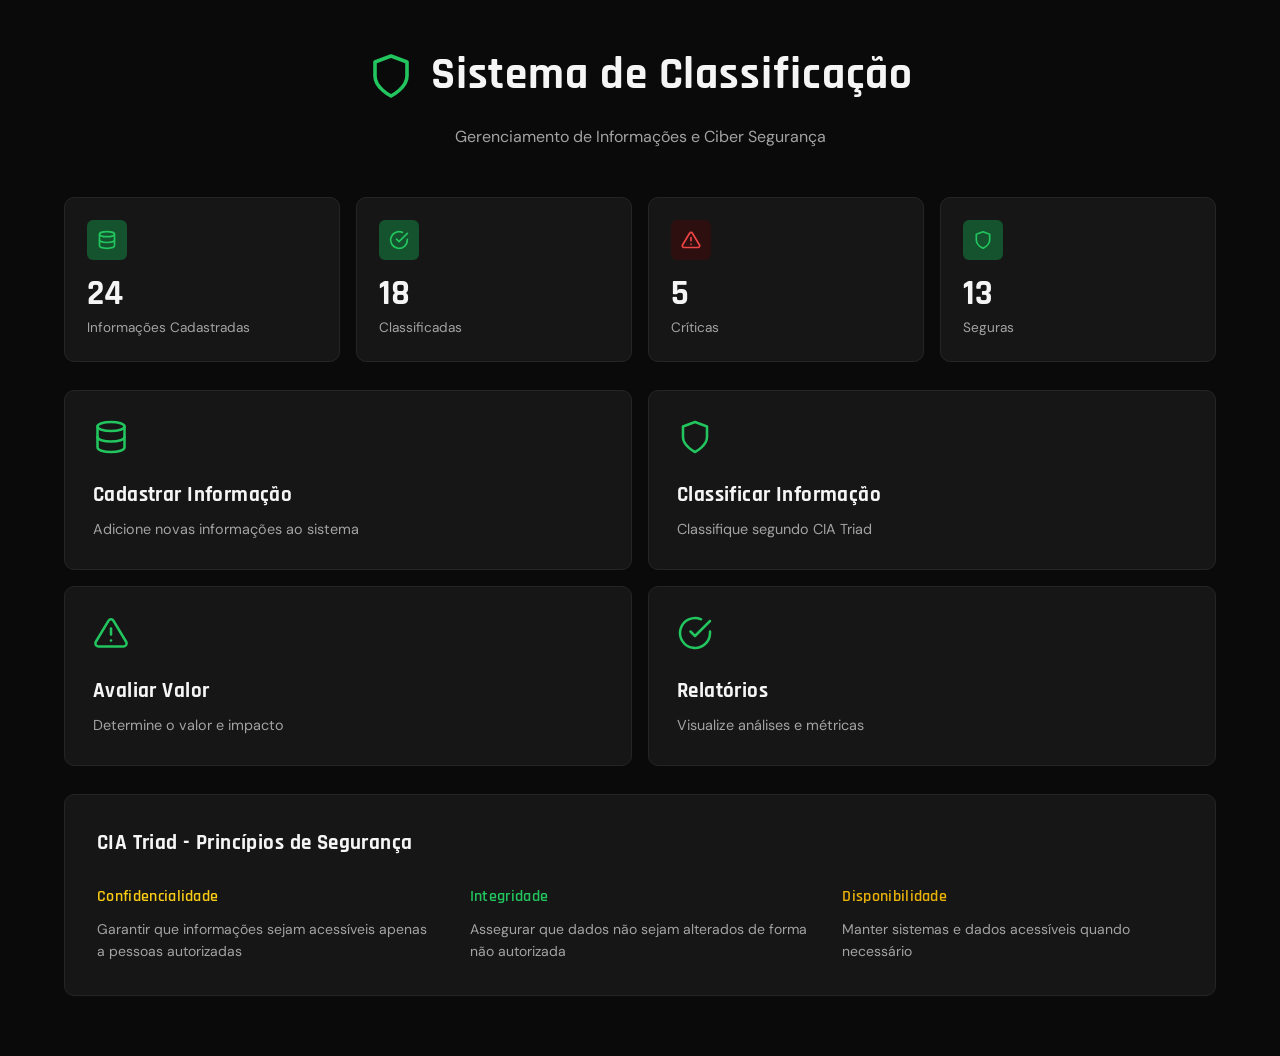
==== index.html @ 3af9d094 "estrutura inicial" ====
<!DOCTYPE html>
<html lang="pt-BR">
<head>
  <meta charset="UTF-8" />
  <meta name="viewport" content="width=device-width, initial-scale=1.0" />
  <title>Sistema de Classificação</title>
  <link rel="stylesheet" href="style.css" />
</head>
<body>
  <main class="page">

    <!-- HEADER -->
    <header class="page-header">
      <div class="logo">
        <svg class="header-icon" xmlns="http://www.w3.org/2000/svg" viewBox="0 0 24 24"
          fill="none" stroke="currentColor" stroke-width="1.8" stroke-linecap="round" stroke-linejoin="round">
          <path d="M12 22s8-4 8-10V5l-8-3-8 3v7c0 6 8 10 8 10z"/>
        </svg>
        <h1>Sistema de Classificação</h1>
      </div>
      <p>Gerenciamento de Informações e Ciber Segurança</p>
    </header>

    <!-- STATS -->
    <section class="stats-grid">
      <div class="stat-card">
        <div class="stat-icon green">
          <svg xmlns="http://www.w3.org/2000/svg" viewBox="0 0 24 24" fill="none"
            stroke="currentColor" stroke-width="2" stroke-linecap="round" stroke-linejoin="round">
            <ellipse cx="12" cy="5" rx="9" ry="3"/><path d="M21 12c0 1.66-4 3-9 3s-9-1.34-9-3"/>
            <path d="M3 5v14c0 1.66 4 3 9 3s9-1.34 9-3V5"/>
          </svg>
        </div>
        <div class="number">24</div>
        <div class="label">Informações Cadastradas</div>
      </div>

      <div class="stat-card">
        <div class="stat-icon green">
          <svg xmlns="http://www.w3.org/2000/svg" viewBox="0 0 24 24" fill="none"
            stroke="currentColor" stroke-width="2" stroke-linecap="round" stroke-linejoin="round">
            <path d="M22 11.08V12a10 10 0 1 1-5.93-9.14"/>
            <polyline points="22 4 12 14.01 9 11.01"/>
          </svg>
        </div>
        <div class="number">18</div>
        <div class="label">Classificadas</div>
      </div>

      <div class="stat-card">
        <div class="stat-icon red">
          <svg xmlns="http://www.w3.org/2000/svg" viewBox="0 0 24 24" fill="none"
            stroke="currentColor" stroke-width="2" stroke-linecap="round" stroke-linejoin="round">
            <path d="M10.29 3.86L1.82 18a2 2 0 0 0 1.71 3h16.94a2 2 0 0 0 1.71-3L13.71 3.86a2 2 0 0 0-3.42 0z"/>
            <line x1="12" y1="9" x2="12" y2="13"/><line x1="12" y1="17" x2="12.01" y2="17"/>
          </svg>
        </div>
        <div class="number">5</div>
        <div class="label">Críticas</div>
      </div>

      <div class="stat-card">
        <div class="stat-icon green">
          <svg xmlns="http://www.w3.org/2000/svg" viewBox="0 0 24 24" fill="none"
            stroke="currentColor" stroke-width="2" stroke-linecap="round" stroke-linejoin="round">
            <path d="M12 22s8-4 8-10V5l-8-3-8 3v7c0 6 8 10 8 10z"/>
          </svg>
        </div>
        <div class="number">13</div>
        <div class="label">Seguras</div>
      </div>
    </section>

    <!-- ACTION CARDS -->
    <section class="actions-grid">
      <a href="cadastrar.html" class="action-card">
        <div class="action-icon">
          <svg xmlns="http://www.w3.org/2000/svg" viewBox="0 0 24 24" fill="none"
            stroke="currentColor" stroke-width="1.7" stroke-linecap="round" stroke-linejoin="round">
            <ellipse cx="12" cy="5" rx="9" ry="3"/><path d="M21 12c0 1.66-4 3-9 3s-9-1.34-9-3"/>
            <path d="M3 5v14c0 1.66 4 3 9 3s9-1.34 9-3V5"/>
          </svg>
        </div>
        <h3>Cadastrar Informação</h3>
        <p>Adicione novas informações ao sistema</p>
      </a>

      <a href="classificar.html" class="action-card">
        <div class="action-icon">
          <svg xmlns="http://www.w3.org/2000/svg" viewBox="0 0 24 24" fill="none"
            stroke="currentColor" stroke-width="1.7" stroke-linecap="round" stroke-linejoin="round">
            <path d="M12 22s8-4 8-10V5l-8-3-8 3v7c0 6 8 10 8 10z"/>
          </svg>
        </div>
        <h3>Classificar Informação</h3>
        <p>Classifique segundo CIA Triad</p>
      </a>

      <a href="avaliar.html" class="action-card">
        <div class="action-icon">
          <svg xmlns="http://www.w3.org/2000/svg" viewBox="0 0 24 24" fill="none"
            stroke="currentColor" stroke-width="1.7" stroke-linecap="round" stroke-linejoin="round">
            <path d="M10.29 3.86L1.82 18a2 2 0 0 0 1.71 3h16.94a2 2 0 0 0 1.71-3L13.71 3.86a2 2 0 0 0-3.42 0z"/>
            <line x1="12" y1="9" x2="12" y2="13"/><line x1="12" y1="17" x2="12.01" y2="17"/>
          </svg>
        </div>
        <h3>Avaliar Valor</h3>
        <p>Determine o valor e impacto</p>
      </a>

      <a href="relatorios.html" class="action-card">
        <div class="action-icon">
          <svg xmlns="http://www.w3.org/2000/svg" viewBox="0 0 24 24" fill="none"
            stroke="currentColor" stroke-width="1.7" stroke-linecap="round" stroke-linejoin="round">
            <path d="M22 11.08V12a10 10 0 1 1-5.93-9.14"/>
            <polyline points="22 4 12 14.01 9 11.01"/>
          </svg>
        </div>
        <h3>Relatórios</h3>
        <p>Visualize análises e métricas</p>
      </a>
    </section>

    <!-- CIA TRIAD -->
    <section class="cia-section">
      <h2>CIA Triad - Princípios de Segurança</h2>
      <div class="cia-grid">
        <div class="cia-item">
          <h3 class="confidential">Confidencialidade</h3>
          <p>Garantir que informações sejam acessíveis apenas a pessoas autorizadas</p>
        </div>
        <div class="cia-item">
          <h3 class="integrity">Integridade</h3>
          <p>Assegurar que dados não sejam alterados de forma não autorizada</p>
        </div>
        <div class="cia-item">
          <h3 class="availability">Disponibilidade</h3>
          <p>Manter sistemas e dados acessíveis quando necessário</p>
        </div>
      </div>
    </section>

  </main>
</body>
</html>
---- style.css ----
@import url('https://fonts.googleapis.com/css2?family=Rajdhani:wght@400;500;600;700&family=DM+Sans:wght@300;400;500;600&display=swap');

/* =========================================
   CSS VARIABLES
   ========================================= */
:root {
  --bg-primary: #0a0a0a;
  --bg-secondary: #111111;
  --bg-card: #161616;
  --bg-card-hover: #1c1c1c;
  --border: #252525;
  --border-light: #2e2e2e;

  --green: #22c55e;
  --green-dark: #16a34a;
  --green-dim: #15803d;
  --green-bg: #0f2e1a;
  --green-icon-bg: #14532d;

  --red: #ef4444;
  --red-bg: #2d0f0f;
  --red-border: #7f1d1d;

  --yellow: #eab308;
  --yellow-bg: #2d2500;
  --yellow-border: #713f12;

  --orange: #f97316;
  --orange-bg: #2d1300;

  --text-primary: #f5f5f5;
  --text-secondary: #a3a3a3;
  --text-muted: #6b6b6b;

  --radius: 10px;
  --radius-sm: 6px;
  --radius-lg: 14px;

  --transition: 0.2s ease;
}

/* =========================================
   RESET & BASE
   ========================================= */
*, *::before, *::after {
  box-sizing: border-box;
  margin: 0;
  padding: 0;
}

html { scroll-behavior: smooth; }

body {
  font-family: 'DM Sans', sans-serif;
  background-color: var(--bg-primary);
  color: var(--text-primary);
  min-height: 100vh;
  line-height: 1.6;
  -webkit-font-smoothing: antialiased;
}

h1, h2, h3, h4 {
  font-family: 'Rajdhani', sans-serif;
  letter-spacing: 0.02em;
}

/* =========================================
   LAYOUT
   ========================================= */
.page {
  max-width: 1200px;
  margin: 0 auto;
  padding: 40px 24px 60px;
}

.page-narrow {
  max-width: 860px;
  margin: 0 auto;
  padding: 32px 24px 60px;
}

/* =========================================
   BACK LINK
   ========================================= */
.back-link {
  display: inline-flex;
  align-items: center;
  gap: 8px;
  color: var(--green);
  text-decoration: none;
  font-size: 0.9rem;
  font-weight: 500;
  margin-bottom: 28px;
  transition: opacity var(--transition);
}
.back-link:hover { opacity: 0.75; }
.back-link svg { width: 16px; height: 16px; }

/* =========================================
   PAGE HEADER
   ========================================= */
.page-header {
  text-align: center;
  margin-bottom: 48px;
}
.page-header .logo {
  display: inline-flex;
  align-items: center;
  gap: 16px;
  margin-bottom: 12px;
}
.page-header h1 {
  font-size: clamp(2rem, 4vw, 2.8rem);
  font-weight: 700;
  color: var(--text-primary);
}
.page-header p {
  color: var(--text-secondary);
  font-size: 1rem;
}
.header-icon {
  width: 48px;
  height: 48px;
  color: var(--green);
}

.section-header {
  display: flex;
  align-items: center;
  gap: 14px;
  margin-bottom: 6px;
}
.section-header .icon-wrap {
  width: 42px; height: 42px;
  background: var(--green-icon-bg);
  border-radius: var(--radius-sm);
  display: flex; align-items: center; justify-content: center;
  flex-shrink: 0;
}
.section-header .icon-wrap svg {
  width: 22px; height: 22px; color: var(--green);
}
.section-header h2 {
  font-size: 1.7rem;
  font-weight: 700;
}
.section-header p {
  color: var(--text-secondary);
  font-size: 0.9rem;
  margin-left: 56px;
  margin-bottom: 28px;
}

/* =========================================
   STAT CARDS
   ========================================= */
.stats-grid {
  display: grid;
  grid-template-columns: repeat(4, 1fr);
  gap: 16px;
  margin-bottom: 28px;
}
.stat-card {
  background: var(--bg-card);
  border: 1px solid var(--border);
  border-radius: var(--radius);
  padding: 22px;
  transition: border-color var(--transition), transform var(--transition);
}
.stat-card:hover {
  border-color: var(--border-light);
  transform: translateY(-2px);
}
.stat-icon {
  width: 40px; height: 40px;
  border-radius: var(--radius-sm);
  display: flex; align-items: center; justify-content: center;
  margin-bottom: 16px;
}
.stat-icon svg { width: 20px; height: 20px; }
.stat-icon.green { background: var(--green-icon-bg); color: var(--green); }
.stat-icon.red { background: var(--red-bg); color: var(--red); }
.stat-card .number {
  font-family: 'Rajdhani', sans-serif;
  font-size: 2.2rem;
  font-weight: 700;
  line-height: 1;
  margin-bottom: 6px;
}
.stat-card .label {
  color: var(--text-secondary);
  font-size: 0.85rem;
}

/* =========================================
   ACTION CARDS
   ========================================= */
.actions-grid {
  display: grid;
  grid-template-columns: 1fr 1fr;
  gap: 16px;
  margin-bottom: 28px;
}
.action-card {
  background: var(--bg-card);
  border: 1px solid var(--border);
  border-radius: var(--radius);
  padding: 28px;
  text-decoration: none;
  color: inherit;
  display: block;
  transition: border-color var(--transition), background var(--transition), transform var(--transition);
  cursor: pointer;
}
.action-card:hover {
  border-color: var(--green-dim);
  background: var(--bg-card-hover);
  transform: translateY(-3px);
}
.action-card .action-icon {
  color: var(--green);
  margin-bottom: 16px;
}
.action-card .action-icon svg { width: 36px; height: 36px; }
.action-card h3 {
  font-size: 1.3rem;
  font-weight: 700;
  margin-bottom: 6px;
}
.action-card p {
  color: var(--text-secondary);
  font-size: 0.9rem;
}

/* =========================================
   CIA TRIAD SECTION
   ========================================= */
.cia-section {
  background: var(--bg-card);
  border: 1px solid var(--border);
  border-radius: var(--radius);
  padding: 32px;
  margin-top: 8px;
}
.cia-section h2 {
  font-size: 1.3rem;
  font-weight: 700;
  margin-bottom: 24px;
}
.cia-grid {
  display: grid;
  grid-template-columns: repeat(3, 1fr);
  gap: 32px;
}
.cia-item h3 {
  font-size: 1rem;
  font-weight: 600;
  margin-bottom: 8px;
}
.cia-item p {
  color: var(--text-secondary);
  font-size: 0.875rem;
  line-height: 1.6;
}
.cia-item h3.confidential { color: #facc15; }
.cia-item h3.integrity { color: var(--green); }
.cia-item h3.availability { color: var(--yellow); }

/* =========================================
   FORM CARD
   ========================================= */
.form-card {
  background: var(--bg-card);
  border: 1px solid var(--border);
  border-radius: var(--radius-lg);
  padding: 36px;
}

.form-group {
  margin-bottom: 24px;
}
.form-group label {
  display: block;
  font-size: 0.9rem;
  font-weight: 500;
  color: var(--text-primary);
  margin-bottom: 8px;
}
.form-group input,
.form-group textarea,
.form-group select {
  width: 100%;
  background: var(--bg-secondary);
  border: 1px solid var(--border-light);
  border-radius: var(--radius-sm);
  color: var(--text-primary);
  font-family: 'DM Sans', sans-serif;
  font-size: 0.9rem;
  padding: 12px 16px;
  transition: border-color var(--transition), box-shadow var(--transition);
  outline: none;
  appearance: none;
  -webkit-appearance: none;
}
.form-group input::placeholder,
.form-group textarea::placeholder {
  color: var(--text-muted);
}
.form-group input:focus,
.form-group textarea:focus,
.form-group select:focus {
  border-color: var(--green-dim);
  box-shadow: 0 0 0 3px rgba(34, 197, 94, 0.08);
}
.form-group textarea {
  resize: vertical;
  min-height: 110px;
}
.form-group select {
  background-image: url("data:image/svg+xml,%3Csvg xmlns='http://www.w3.org/2000/svg' width='16' height='16' viewBox='0 0 24 24' fill='none' stroke='%236b6b6b' stroke-width='2'%3E%3Cpolyline points='6 9 12 15 18 9'/%3E%3C/svg%3E");
  background-repeat: no-repeat;
  background-position: right 12px center;
  padding-right: 40px;
  cursor: pointer;
}
.form-group select option {
  background: #1c1c1c;
}

.form-row {
  display: grid;
  grid-template-columns: 1fr 1fr;
  gap: 16px;
}

/* =========================================
   BUTTON
   ========================================= */
.btn-primary {
  width: 100%;
  background: var(--green-dark);
  color: #fff;
  border: none;
  border-radius: var(--radius-sm);
  padding: 14px 24px;
  font-family: 'DM Sans', sans-serif;
  font-size: 0.95rem;
  font-weight: 600;
  cursor: pointer;
  display: flex;
  align-items: center;
  justify-content: center;
  gap: 10px;
  transition: background var(--transition), transform var(--transition), box-shadow var(--transition);
  margin-top: 8px;
}
.btn-primary:hover {
  background: var(--green-dim);
  transform: translateY(-1px);
  box-shadow: 0 4px 20px rgba(34, 197, 94, 0.2);
}
.btn-primary svg { width: 18px; height: 18px; }

/* =========================================
   CIA BOX (classificar page)
   ========================================= */
.cia-box {
  background: var(--bg-secondary);
  border: 1px solid var(--border);
  border-radius: var(--radius-sm);
  padding: 20px;
  margin-bottom: 24px;
}
.cia-box h3 {
  font-size: 1rem;
  font-weight: 700;
  margin-bottom: 12px;
}
.cia-box .cia-line {
  font-size: 0.875rem;
  color: var(--text-secondary);
  margin-bottom: 6px;
  line-height: 1.5;
}
.cia-box .cia-line span {
  font-weight: 600;
}
.cia-box .cia-line span.c { color: var(--yellow); }
.cia-box .cia-line span.i { color: var(--green); }
.cia-box .cia-line span.a { color: var(--yellow); }

.classify-section {
  background: var(--bg-secondary);
  border: 1px solid var(--border);
  border-radius: var(--radius-sm);
  padding: 20px;
  margin-bottom: 20px;
}
.classify-section h3 {
  font-size: 0.9rem;
  font-weight: 600;
  margin-bottom: 4px;
}
.classify-section h3.c { color: var(--yellow); }
.classify-section h3.i { color: var(--green); }
.classify-section h3.a { color: var(--yellow); }
.classify-section p {
  color: var(--text-secondary);
  font-size: 0.85rem;
  margin-bottom: 12px;
}
.classify-section .form-group { margin-bottom: 0; }

/* =========================================
   AVALIAR PAGE
   ========================================= */
.impact-section {
  background: var(--bg-secondary);
  border: 1px solid var(--border);
  border-radius: var(--radius-sm);
  padding: 20px;
  margin-bottom: 20px;
}
.impact-section h3 {
  font-size: 0.9rem;
  font-weight: 600;
  display: flex;
  align-items: center;
  gap: 8px;
  margin-bottom: 4px;
}
.impact-section h3 svg { width: 16px; height: 16px; }
.impact-section h3.financial { color: var(--green); }
.impact-section h3.operational { color: var(--yellow); }
.impact-section h3.reputational { color: var(--green); }
.impact-section h3.regulatory { color: var(--red); }
.impact-section h3.recovery { color: var(--green); }
.impact-section > p {
  color: var(--text-secondary);
  font-size: 0.85rem;
  margin-bottom: 12px;
}
.impact-section .form-group { margin-bottom: 0; }

/* =========================================
   REPORTS PAGE
   ========================================= */
.reports-header {
  margin-bottom: 32px;
}
.reports-header .reports-title {
  display: flex;
  align-items: center;
  gap: 14px;
  margin-bottom: 4px;
}
.reports-header .reports-title svg {
  width: 32px; height: 32px;
  color: var(--green);
}
.reports-header h1 {
  font-size: 2rem;
  font-weight: 700;
}
.reports-header p {
  color: var(--text-secondary);
  font-size: 0.9rem;
  margin-left: 46px;
}

.reports-stats {
  display: grid;
  grid-template-columns: repeat(4, 1fr);
  gap: 16px;
  margin-bottom: 24px;
}
.report-stat {
  background: var(--bg-card);
  border: 1px solid var(--border);
  border-radius: var(--radius);
  padding: 18px 20px;
  position: relative;
}
.report-stat .rs-label {
  font-size: 0.8rem;
  color: var(--text-secondary);
  margin-bottom: 8px;
  display: flex;
  align-items: center;
  justify-content: space-between;
}
.report-stat .rs-label svg { width: 16px; height: 16px; }
.report-stat .rs-label svg.green { color: var(--green); }
.report-stat .rs-label svg.red { color: var(--red); }
.report-stat .rs-label svg.orange { color: var(--orange); }
.report-stat .rs-number {
  font-family: 'Rajdhani', sans-serif;
  font-size: 2rem;
  font-weight: 700;
  line-height: 1;
  margin-bottom: 4px;
}
.report-stat .rs-sub {
  font-size: 0.78rem;
}
.report-stat .rs-sub.green { color: var(--green); }
.report-stat .rs-sub.red { color: var(--red); }
.report-stat .rs-sub.orange { color: var(--orange); }

.charts-row {
  display: grid;
  grid-template-columns: 1fr 1fr;
  gap: 20px;
  margin-bottom: 20px;
}
.chart-card {
  background: var(--bg-card);
  border: 1px solid var(--border);
  border-radius: var(--radius);
  padding: 24px;
}
.chart-card h3 {
  font-size: 1.1rem;
  font-weight: 600;
  margin-bottom: 20px;
}
.chart-full {
  background: var(--bg-card);
  border: 1px solid var(--border);
  border-radius: var(--radius);
  padding: 24px;
  margin-bottom: 20px;
}
.chart-full h3 {
  font-size: 1.1rem;
  font-weight: 600;
  margin-bottom: 20px;
}
.chart-container {
  position: relative;
}

/* Recommendations */
.recommendations {
  background: var(--bg-card);
  border: 1px solid var(--border);
  border-radius: var(--radius);
  padding: 24px;
}
.recommendations h3 {
  font-size: 1.1rem;
  font-weight: 600;
  margin-bottom: 16px;
}
.rec-item {
  border-radius: var(--radius-sm);
  padding: 16px 18px;
  margin-bottom: 12px;
  border: 1px solid;
}
.rec-item:last-child { margin-bottom: 0; }
.rec-item.danger {
  background: var(--red-bg);
  border-color: var(--red-border);
}
.rec-item.warning {
  background: var(--yellow-bg);
  border-color: var(--yellow-border);
}
.rec-item.info {
  background: var(--green-bg);
  border-color: var(--green-dim);
}
.rec-item .rec-title {
  display: flex;
  align-items: center;
  gap: 8px;
  font-size: 0.9rem;
  font-weight: 600;
  margin-bottom: 4px;
}
.rec-item .rec-title svg { width: 15px; height: 15px; }
.rec-item.danger .rec-title { color: var(--red); }
.rec-item.warning .rec-title { color: var(--yellow); }
.rec-item.info .rec-title { color: var(--green); }
.rec-item .rec-desc {
  font-size: 0.83rem;
  color: var(--text-secondary);
}

/* =========================================
   RESPONSIVE
   ========================================= */
@media (max-width: 768px) {
  .stats-grid { grid-template-columns: 1fr 1fr; }
  .actions-grid { grid-template-columns: 1fr; }
  .cia-grid { grid-template-columns: 1fr; }
  .reports-stats { grid-template-columns: 1fr 1fr; }
  .charts-row { grid-template-columns: 1fr; }
  .form-row { grid-template-columns: 1fr; }
}
@media (max-width: 480px) {
  .stats-grid { grid-template-columns: 1fr; }
  .reports-stats { grid-template-columns: 1fr; }
  .page, .page-narrow { padding: 24px 16px 40px; }
}
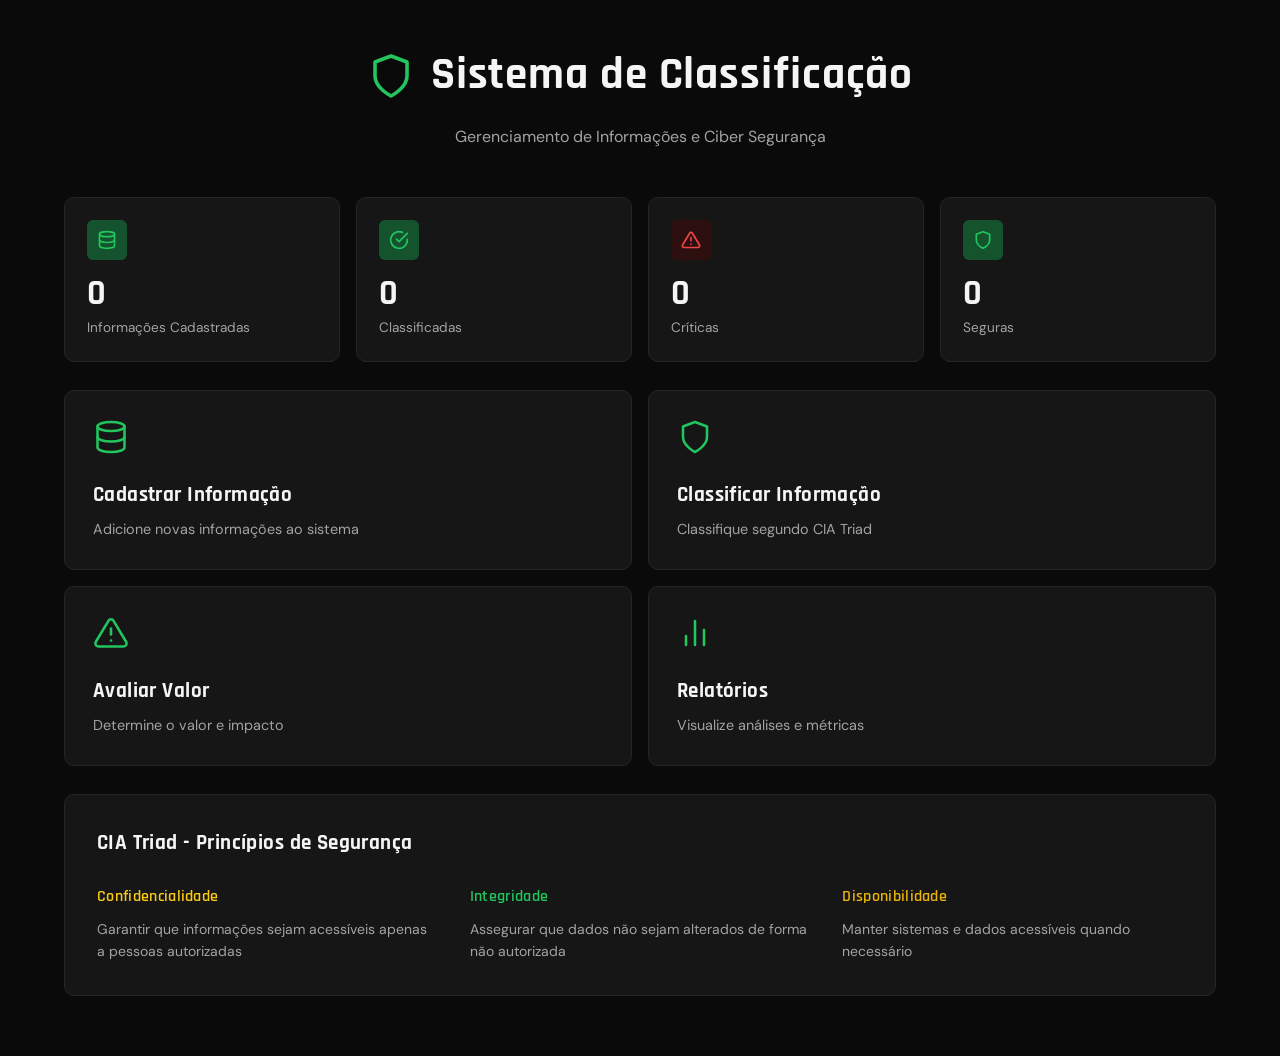
==== commit b5f90a55: "implementação do js para funcionalidades" ====
--- a/index.html
+++ b/index.html
@@ -9,7 +9,6 @@
 <body>
   <main class="page">
 
-    <!-- HEADER -->
     <header class="page-header">
       <div class="logo">
         <svg class="header-icon" xmlns="http://www.w3.org/2000/svg" viewBox="0 0 24 24"
@@ -21,17 +20,18 @@
       <p>Gerenciamento de Informações e Ciber Segurança</p>
     </header>
 
-    <!-- STATS -->
+    <!-- STATS (populados via JS) -->
     <section class="stats-grid">
       <div class="stat-card">
         <div class="stat-icon green">
           <svg xmlns="http://www.w3.org/2000/svg" viewBox="0 0 24 24" fill="none"
             stroke="currentColor" stroke-width="2" stroke-linecap="round" stroke-linejoin="round">
-            <ellipse cx="12" cy="5" rx="9" ry="3"/><path d="M21 12c0 1.66-4 3-9 3s-9-1.34-9-3"/>
+            <ellipse cx="12" cy="5" rx="9" ry="3"/>
+            <path d="M21 12c0 1.66-4 3-9 3s-9-1.34-9-3"/>
             <path d="M3 5v14c0 1.66 4 3 9 3s9-1.34 9-3V5"/>
           </svg>
         </div>
-        <div class="number">24</div>
+        <div class="number" id="stat-total">0</div>
         <div class="label">Informações Cadastradas</div>
       </div>
 
@@ -43,7 +43,7 @@
             <polyline points="22 4 12 14.01 9 11.01"/>
           </svg>
         </div>
-        <div class="number">18</div>
+        <div class="number" id="stat-classificadas">0</div>
         <div class="label">Classificadas</div>
       </div>
 
@@ -55,7 +55,7 @@
             <line x1="12" y1="9" x2="12" y2="13"/><line x1="12" y1="17" x2="12.01" y2="17"/>
           </svg>
         </div>
-        <div class="number">5</div>
+        <div class="number" id="stat-criticas">0</div>
         <div class="label">Críticas</div>
       </div>
 
@@ -66,7 +66,7 @@
             <path d="M12 22s8-4 8-10V5l-8-3-8 3v7c0 6 8 10 8 10z"/>
           </svg>
         </div>
-        <div class="number">13</div>
+        <div class="number" id="stat-seguras">0</div>
         <div class="label">Seguras</div>
       </div>
     </section>
@@ -77,7 +77,8 @@
         <div class="action-icon">
           <svg xmlns="http://www.w3.org/2000/svg" viewBox="0 0 24 24" fill="none"
             stroke="currentColor" stroke-width="1.7" stroke-linecap="round" stroke-linejoin="round">
-            <ellipse cx="12" cy="5" rx="9" ry="3"/><path d="M21 12c0 1.66-4 3-9 3s-9-1.34-9-3"/>
+            <ellipse cx="12" cy="5" rx="9" ry="3"/>
+            <path d="M21 12c0 1.66-4 3-9 3s-9-1.34-9-3"/>
             <path d="M3 5v14c0 1.66 4 3 9 3s9-1.34 9-3V5"/>
           </svg>
         </div>
@@ -112,8 +113,9 @@
         <div class="action-icon">
           <svg xmlns="http://www.w3.org/2000/svg" viewBox="0 0 24 24" fill="none"
             stroke="currentColor" stroke-width="1.7" stroke-linecap="round" stroke-linejoin="round">
-            <path d="M22 11.08V12a10 10 0 1 1-5.93-9.14"/>
-            <polyline points="22 4 12 14.01 9 11.01"/>
+            <line x1="18" y1="20" x2="18" y2="10"/>
+            <line x1="12" y1="20" x2="12" y2="4"/>
+            <line x1="6"  y1="20" x2="6"  y2="14"/>
           </svg>
         </div>
         <h3>Relatórios</h3>
@@ -141,5 +143,24 @@
     </section>
 
   </main>
+
+  <script src="app.js"></script>
+  <script>
+    function atualizarStats() {
+      const infos = SC.DB.getAll();
+      const total = infos.length;
+      const classificadas = infos.filter(i => i.classificacao?.confidencialidade).length;
+      const scores = infos.map(i => SC.calcularScore(i)).filter(s => s !== null);
+      const criticas = scores.filter(s => s >= 70).length;
+      const seguras  = scores.filter(s => s < 40).length;
+
+      document.getElementById('stat-total').textContent        = total;
+      document.getElementById('stat-classificadas').textContent = classificadas;
+      document.getElementById('stat-criticas').textContent      = criticas;
+      document.getElementById('stat-seguras').textContent       = seguras;
+    }
+
+    atualizarStats();
+  </script>
 </body>
 </html>
--- a/style.css
+++ b/style.css
@@ -1,8 +1,5 @@
 @import url('https://fonts.googleapis.com/css2?family=Rajdhani:wght@400;500;600;700&family=DM+Sans:wght@300;400;500;600&display=swap');
 
-/* =========================================
-   CSS VARIABLES
-   ========================================= */
 :root {
   --bg-primary: #0a0a0a;
   --bg-secondary: #111111;
@@ -10,597 +7,311 @@
   --bg-card-hover: #1c1c1c;
   --border: #252525;
   --border-light: #2e2e2e;
-
   --green: #22c55e;
   --green-dark: #16a34a;
   --green-dim: #15803d;
   --green-bg: #0f2e1a;
   --green-icon-bg: #14532d;
-
   --red: #ef4444;
   --red-bg: #2d0f0f;
   --red-border: #7f1d1d;
-
   --yellow: #eab308;
   --yellow-bg: #2d2500;
   --yellow-border: #713f12;
-
   --orange: #f97316;
   --orange-bg: #2d1300;
-
   --text-primary: #f5f5f5;
   --text-secondary: #a3a3a3;
   --text-muted: #6b6b6b;
-
   --radius: 10px;
   --radius-sm: 6px;
   --radius-lg: 14px;
-
   --transition: 0.2s ease;
 }
 
-/* =========================================
-   RESET & BASE
-   ========================================= */
-*, *::before, *::after {
-  box-sizing: border-box;
-  margin: 0;
-  padding: 0;
-}
-
+*, *::before, *::after { box-sizing: border-box; margin: 0; padding: 0; }
 html { scroll-behavior: smooth; }
-
 body {
   font-family: 'DM Sans', sans-serif;
   background-color: var(--bg-primary);
   color: var(--text-primary);
-  min-height: 100vh;
-  line-height: 1.6;
+  min-height: 100vh; line-height: 1.6;
   -webkit-font-smoothing: antialiased;
 }
-
-h1, h2, h3, h4 {
-  font-family: 'Rajdhani', sans-serif;
-  letter-spacing: 0.02em;
-}
-
-/* =========================================
-   LAYOUT
-   ========================================= */
-.page {
-  max-width: 1200px;
-  margin: 0 auto;
-  padding: 40px 24px 60px;
-}
-
-.page-narrow {
-  max-width: 860px;
-  margin: 0 auto;
-  padding: 32px 24px 60px;
-}
-
-/* =========================================
-   BACK LINK
-   ========================================= */
+h1,h2,h3,h4 { font-family: 'Rajdhani', sans-serif; letter-spacing: .02em; }
+
+.page        { max-width: 1200px; margin: 0 auto; padding: 40px 24px 60px; }
+.page-narrow { max-width:  860px; margin: 0 auto; padding: 32px 24px 60px; }
+
+/* Back link */
 .back-link {
-  display: inline-flex;
-  align-items: center;
-  gap: 8px;
-  color: var(--green);
-  text-decoration: none;
-  font-size: 0.9rem;
-  font-weight: 500;
-  margin-bottom: 28px;
-  transition: opacity var(--transition);
-}
-.back-link:hover { opacity: 0.75; }
+  display: inline-flex; align-items: center; gap: 8px;
+  color: var(--green); text-decoration: none; font-size: .9rem; font-weight: 500;
+  margin-bottom: 28px; transition: opacity var(--transition);
+}
+.back-link:hover { opacity: .75; }
 .back-link svg { width: 16px; height: 16px; }
 
-/* =========================================
-   PAGE HEADER
-   ========================================= */
-.page-header {
-  text-align: center;
-  margin-bottom: 48px;
-}
-.page-header .logo {
-  display: inline-flex;
-  align-items: center;
-  gap: 16px;
-  margin-bottom: 12px;
-}
-.page-header h1 {
-  font-size: clamp(2rem, 4vw, 2.8rem);
-  font-weight: 700;
-  color: var(--text-primary);
-}
-.page-header p {
-  color: var(--text-secondary);
-  font-size: 1rem;
-}
-.header-icon {
-  width: 48px;
-  height: 48px;
-  color: var(--green);
-}
-
-.section-header {
-  display: flex;
-  align-items: center;
-  gap: 14px;
-  margin-bottom: 6px;
-}
-.section-header .icon-wrap {
-  width: 42px; height: 42px;
-  background: var(--green-icon-bg);
-  border-radius: var(--radius-sm);
-  display: flex; align-items: center; justify-content: center;
-  flex-shrink: 0;
-}
-.section-header .icon-wrap svg {
-  width: 22px; height: 22px; color: var(--green);
-}
-.section-header h2 {
-  font-size: 1.7rem;
-  font-weight: 700;
-}
-.section-header p {
-  color: var(--text-secondary);
-  font-size: 0.9rem;
-  margin-left: 56px;
-  margin-bottom: 28px;
-}
-
-/* =========================================
-   STAT CARDS
-   ========================================= */
-.stats-grid {
-  display: grid;
-  grid-template-columns: repeat(4, 1fr);
-  gap: 16px;
-  margin-bottom: 28px;
-}
+/* Page header (dashboard) */
+.page-header { text-align: center; margin-bottom: 48px; }
+.page-header .logo { display: inline-flex; align-items: center; gap: 16px; margin-bottom: 12px; }
+.page-header h1 { font-size: clamp(2rem,4vw,2.8rem); font-weight: 700; }
+.page-header p  { color: var(--text-secondary); font-size: 1rem; }
+.header-icon    { width: 48px; height: 48px; color: var(--green); }
+
+/* Stat cards */
+.stats-grid { display: grid; grid-template-columns: repeat(4,1fr); gap: 16px; margin-bottom: 28px; }
 .stat-card {
-  background: var(--bg-card);
-  border: 1px solid var(--border);
-  border-radius: var(--radius);
-  padding: 22px;
+  background: var(--bg-card); border: 1px solid var(--border);
+  border-radius: var(--radius); padding: 22px;
   transition: border-color var(--transition), transform var(--transition);
 }
-.stat-card:hover {
-  border-color: var(--border-light);
-  transform: translateY(-2px);
-}
-.stat-icon {
-  width: 40px; height: 40px;
-  border-radius: var(--radius-sm);
-  display: flex; align-items: center; justify-content: center;
-  margin-bottom: 16px;
-}
+.stat-card:hover { border-color: var(--border-light); transform: translateY(-2px); }
+.stat-icon { width: 40px; height: 40px; border-radius: var(--radius-sm); display: flex; align-items: center; justify-content: center; margin-bottom: 16px; }
 .stat-icon svg { width: 20px; height: 20px; }
 .stat-icon.green { background: var(--green-icon-bg); color: var(--green); }
-.stat-icon.red { background: var(--red-bg); color: var(--red); }
-.stat-card .number {
-  font-family: 'Rajdhani', sans-serif;
-  font-size: 2.2rem;
-  font-weight: 700;
-  line-height: 1;
-  margin-bottom: 6px;
-}
-.stat-card .label {
-  color: var(--text-secondary);
-  font-size: 0.85rem;
-}
-
-/* =========================================
-   ACTION CARDS
-   ========================================= */
-.actions-grid {
-  display: grid;
-  grid-template-columns: 1fr 1fr;
-  gap: 16px;
-  margin-bottom: 28px;
-}
+.stat-icon.red   { background: var(--red-bg);        color: var(--red);   }
+.stat-card .number { font-family: 'Rajdhani', sans-serif; font-size: 2.2rem; font-weight: 700; line-height: 1; margin-bottom: 6px; }
+.stat-card .label  { color: var(--text-secondary); font-size: .85rem; }
+
+/* Action cards */
+.actions-grid { display: grid; grid-template-columns: 1fr 1fr; gap: 16px; margin-bottom: 28px; }
 .action-card {
-  background: var(--bg-card);
-  border: 1px solid var(--border);
-  border-radius: var(--radius);
-  padding: 28px;
-  text-decoration: none;
-  color: inherit;
-  display: block;
+  background: var(--bg-card); border: 1px solid var(--border); border-radius: var(--radius);
+  padding: 28px; text-decoration: none; color: inherit; display: block;
   transition: border-color var(--transition), background var(--transition), transform var(--transition);
-  cursor: pointer;
-}
-.action-card:hover {
-  border-color: var(--green-dim);
-  background: var(--bg-card-hover);
-  transform: translateY(-3px);
-}
-.action-card .action-icon {
-  color: var(--green);
-  margin-bottom: 16px;
-}
+}
+.action-card:hover { border-color: var(--green-dim); background: var(--bg-card-hover); transform: translateY(-3px); }
+.action-card .action-icon { color: var(--green); margin-bottom: 16px; }
 .action-card .action-icon svg { width: 36px; height: 36px; }
-.action-card h3 {
-  font-size: 1.3rem;
-  font-weight: 700;
-  margin-bottom: 6px;
-}
-.action-card p {
-  color: var(--text-secondary);
-  font-size: 0.9rem;
-}
-
-/* =========================================
-   CIA TRIAD SECTION
-   ========================================= */
-.cia-section {
-  background: var(--bg-card);
-  border: 1px solid var(--border);
-  border-radius: var(--radius);
-  padding: 32px;
-  margin-top: 8px;
-}
-.cia-section h2 {
-  font-size: 1.3rem;
-  font-weight: 700;
-  margin-bottom: 24px;
-}
-.cia-grid {
-  display: grid;
-  grid-template-columns: repeat(3, 1fr);
-  gap: 32px;
-}
-.cia-item h3 {
-  font-size: 1rem;
-  font-weight: 600;
-  margin-bottom: 8px;
-}
-.cia-item p {
-  color: var(--text-secondary);
-  font-size: 0.875rem;
-  line-height: 1.6;
-}
+.action-card h3 { font-size: 1.3rem; font-weight: 700; margin-bottom: 6px; }
+.action-card p  { color: var(--text-secondary); font-size: .9rem; }
+
+/* CIA triad section */
+.cia-section { background: var(--bg-card); border: 1px solid var(--border); border-radius: var(--radius); padding: 32px; margin-top: 8px; }
+.cia-section h2 { font-size: 1.3rem; font-weight: 700; margin-bottom: 24px; }
+.cia-grid { display: grid; grid-template-columns: repeat(3,1fr); gap: 32px; }
+.cia-item h3 { font-size: 1rem; font-weight: 600; margin-bottom: 8px; }
+.cia-item p  { color: var(--text-secondary); font-size: .875rem; line-height: 1.6; }
 .cia-item h3.confidential { color: #facc15; }
-.cia-item h3.integrity { color: var(--green); }
+.cia-item h3.integrity    { color: var(--green); }
 .cia-item h3.availability { color: var(--yellow); }
 
-/* =========================================
-   FORM CARD
-   ========================================= */
-.form-card {
-  background: var(--bg-card);
-  border: 1px solid var(--border);
-  border-radius: var(--radius-lg);
-  padding: 36px;
-}
-
-.form-group {
-  margin-bottom: 24px;
-}
-.form-group label {
-  display: block;
-  font-size: 0.9rem;
-  font-weight: 500;
-  color: var(--text-primary);
-  margin-bottom: 8px;
-}
+/* Form card */
+.form-card { background: var(--bg-card); border: 1px solid var(--border); border-radius: var(--radius-lg); padding: 36px; }
+.section-header { display: flex; align-items: center; gap: 14px; margin-bottom: 6px; }
+.section-header .icon-wrap { width: 42px; height: 42px; background: var(--green-icon-bg); border-radius: var(--radius-sm); display: flex; align-items: center; justify-content: center; flex-shrink: 0; }
+.section-header .icon-wrap svg { width: 22px; height: 22px; color: var(--green); }
+.section-header h2 { font-size: 1.7rem; font-weight: 700; }
+
+.form-group { margin-bottom: 24px; }
+.form-group label { display: block; font-size: .9rem; font-weight: 500; margin-bottom: 8px; }
 .form-group input,
 .form-group textarea,
 .form-group select {
-  width: 100%;
-  background: var(--bg-secondary);
-  border: 1px solid var(--border-light);
-  border-radius: var(--radius-sm);
-  color: var(--text-primary);
-  font-family: 'DM Sans', sans-serif;
-  font-size: 0.9rem;
-  padding: 12px 16px;
+  width: 100%; background: var(--bg-secondary); border: 1px solid var(--border-light);
+  border-radius: var(--radius-sm); color: var(--text-primary);
+  font-family: 'DM Sans', sans-serif; font-size: .9rem; padding: 12px 16px;
   transition: border-color var(--transition), box-shadow var(--transition);
-  outline: none;
-  appearance: none;
-  -webkit-appearance: none;
+  outline: none; appearance: none; -webkit-appearance: none;
 }
 .form-group input::placeholder,
-.form-group textarea::placeholder {
-  color: var(--text-muted);
-}
+.form-group textarea::placeholder { color: var(--text-muted); }
 .form-group input:focus,
 .form-group textarea:focus,
-.form-group select:focus {
-  border-color: var(--green-dim);
-  box-shadow: 0 0 0 3px rgba(34, 197, 94, 0.08);
-}
-.form-group textarea {
-  resize: vertical;
-  min-height: 110px;
-}
+.form-group select:focus { border-color: var(--green-dim); box-shadow: 0 0 0 3px rgba(34,197,94,.08); }
+.form-group textarea { resize: vertical; min-height: 110px; }
 .form-group select {
   background-image: url("data:image/svg+xml,%3Csvg xmlns='http://www.w3.org/2000/svg' width='16' height='16' viewBox='0 0 24 24' fill='none' stroke='%236b6b6b' stroke-width='2'%3E%3Cpolyline points='6 9 12 15 18 9'/%3E%3C/svg%3E");
-  background-repeat: no-repeat;
-  background-position: right 12px center;
-  padding-right: 40px;
-  cursor: pointer;
-}
-.form-group select option {
-  background: #1c1c1c;
-}
-
-.form-row {
-  display: grid;
-  grid-template-columns: 1fr 1fr;
-  gap: 16px;
-}
-
-/* =========================================
-   BUTTON
-   ========================================= */
+  background-repeat: no-repeat; background-position: right 12px center; padding-right: 40px; cursor: pointer;
+}
+.form-group select option { background: #1c1c1c; }
+.form-row { display: grid; grid-template-columns: 1fr 1fr; gap: 16px; }
+
+/* Buttons */
 .btn-primary {
-  width: 100%;
-  background: var(--green-dark);
-  color: #fff;
-  border: none;
-  border-radius: var(--radius-sm);
-  padding: 14px 24px;
-  font-family: 'DM Sans', sans-serif;
-  font-size: 0.95rem;
-  font-weight: 600;
-  cursor: pointer;
-  display: flex;
-  align-items: center;
-  justify-content: center;
-  gap: 10px;
+  width: 100%; background: var(--green-dark); color: #fff; border: none;
+  border-radius: var(--radius-sm); padding: 14px 24px;
+  font-family: 'DM Sans', sans-serif; font-size: .95rem; font-weight: 600;
+  cursor: pointer; display: flex; align-items: center; justify-content: center; gap: 10px;
   transition: background var(--transition), transform var(--transition), box-shadow var(--transition);
   margin-top: 8px;
 }
-.btn-primary:hover {
-  background: var(--green-dim);
-  transform: translateY(-1px);
-  box-shadow: 0 4px 20px rgba(34, 197, 94, 0.2);
-}
+.btn-primary:hover { background: var(--green-dim); transform: translateY(-1px); box-shadow: 0 4px 20px rgba(34,197,94,.2); }
+.btn-primary:disabled { opacity: .4; cursor: not-allowed; transform: none; box-shadow: none; }
 .btn-primary svg { width: 18px; height: 18px; }
 
-/* =========================================
-   CIA BOX (classificar page)
-   ========================================= */
-.cia-box {
-  background: var(--bg-secondary);
-  border: 1px solid var(--border);
-  border-radius: var(--radius-sm);
-  padding: 20px;
-  margin-bottom: 24px;
-}
-.cia-box h3 {
-  font-size: 1rem;
-  font-weight: 700;
-  margin-bottom: 12px;
-}
-.cia-box .cia-line {
-  font-size: 0.875rem;
-  color: var(--text-secondary);
-  margin-bottom: 6px;
-  line-height: 1.5;
-}
-.cia-box .cia-line span {
-  font-weight: 600;
-}
+.btn-danger {
+  background: transparent; color: var(--red); border: 1px solid var(--red-border);
+  border-radius: var(--radius-sm); padding: 5px 11px; font-size: .78rem; font-weight: 500;
+  cursor: pointer; font-family: 'DM Sans', sans-serif; transition: background var(--transition);
+}
+.btn-danger:hover { background: var(--red-bg); }
+
+/* CIA box (classificar) */
+.cia-box { background: var(--bg-secondary); border: 1px solid var(--border); border-radius: var(--radius-sm); padding: 20px; margin-bottom: 24px; }
+.cia-box h3 { font-size: 1rem; font-weight: 700; margin-bottom: 12px; }
+.cia-box .cia-line { font-size: .875rem; color: var(--text-secondary); margin-bottom: 6px; line-height: 1.5; }
+.cia-box .cia-line span { font-weight: 600; }
 .cia-box .cia-line span.c { color: var(--yellow); }
 .cia-box .cia-line span.i { color: var(--green); }
 .cia-box .cia-line span.a { color: var(--yellow); }
 
-.classify-section {
-  background: var(--bg-secondary);
-  border: 1px solid var(--border);
-  border-radius: var(--radius-sm);
-  padding: 20px;
-  margin-bottom: 20px;
-}
-.classify-section h3 {
-  font-size: 0.9rem;
-  font-weight: 600;
-  margin-bottom: 4px;
-}
+.classify-section { background: var(--bg-secondary); border: 1px solid var(--border); border-radius: var(--radius-sm); padding: 20px; margin-bottom: 20px; }
+.classify-section h3 { font-size: .9rem; font-weight: 600; margin-bottom: 4px; }
 .classify-section h3.c { color: var(--yellow); }
 .classify-section h3.i { color: var(--green); }
 .classify-section h3.a { color: var(--yellow); }
-.classify-section p {
-  color: var(--text-secondary);
-  font-size: 0.85rem;
-  margin-bottom: 12px;
-}
+.classify-section p { color: var(--text-secondary); font-size: .85rem; margin-bottom: 12px; }
 .classify-section .form-group { margin-bottom: 0; }
 
-/* =========================================
-   AVALIAR PAGE
-   ========================================= */
-.impact-section {
-  background: var(--bg-secondary);
-  border: 1px solid var(--border);
-  border-radius: var(--radius-sm);
-  padding: 20px;
-  margin-bottom: 20px;
-}
-.impact-section h3 {
-  font-size: 0.9rem;
-  font-weight: 600;
-  display: flex;
-  align-items: center;
-  gap: 8px;
-  margin-bottom: 4px;
-}
+/* Impact sections (avaliar) */
+.impact-section { background: var(--bg-secondary); border: 1px solid var(--border); border-radius: var(--radius-sm); padding: 20px; margin-bottom: 20px; }
+.impact-section h3 { font-size: .9rem; font-weight: 600; display: flex; align-items: center; gap: 8px; margin-bottom: 4px; }
 .impact-section h3 svg { width: 16px; height: 16px; }
-.impact-section h3.financial { color: var(--green); }
-.impact-section h3.operational { color: var(--yellow); }
+.impact-section h3.financial    { color: var(--green); }
+.impact-section h3.operational  { color: var(--yellow); }
 .impact-section h3.reputational { color: var(--green); }
-.impact-section h3.regulatory { color: var(--red); }
-.impact-section h3.recovery { color: var(--green); }
-.impact-section > p {
-  color: var(--text-secondary);
-  font-size: 0.85rem;
-  margin-bottom: 12px;
-}
+.impact-section h3.regulatory   { color: var(--red); }
+.impact-section h3.recovery     { color: var(--green); }
+.impact-section > p { color: var(--text-secondary); font-size: .85rem; margin-bottom: 12px; }
 .impact-section .form-group { margin-bottom: 0; }
 
-/* =========================================
-   REPORTS PAGE
-   ========================================= */
-.reports-header {
-  margin-bottom: 32px;
-}
-.reports-header .reports-title {
-  display: flex;
-  align-items: center;
-  gap: 14px;
-  margin-bottom: 4px;
-}
-.reports-header .reports-title svg {
-  width: 32px; height: 32px;
-  color: var(--green);
-}
-.reports-header h1 {
-  font-size: 2rem;
-  font-weight: 700;
-}
-.reports-header p {
-  color: var(--text-secondary);
-  font-size: 0.9rem;
-  margin-left: 46px;
-}
-
-.reports-stats {
-  display: grid;
-  grid-template-columns: repeat(4, 1fr);
-  gap: 16px;
-  margin-bottom: 24px;
-}
-.report-stat {
-  background: var(--bg-card);
-  border: 1px solid var(--border);
-  border-radius: var(--radius);
-  padding: 18px 20px;
-  position: relative;
-}
-.report-stat .rs-label {
-  font-size: 0.8rem;
-  color: var(--text-secondary);
-  margin-bottom: 8px;
-  display: flex;
-  align-items: center;
-  justify-content: space-between;
-}
-.report-stat .rs-label svg { width: 16px; height: 16px; }
-.report-stat .rs-label svg.green { color: var(--green); }
-.report-stat .rs-label svg.red { color: var(--red); }
-.report-stat .rs-label svg.orange { color: var(--orange); }
-.report-stat .rs-number {
-  font-family: 'Rajdhani', sans-serif;
-  font-size: 2rem;
-  font-weight: 700;
-  line-height: 1;
-  margin-bottom: 4px;
-}
-.report-stat .rs-sub {
-  font-size: 0.78rem;
-}
-.report-stat .rs-sub.green { color: var(--green); }
-.report-stat .rs-sub.red { color: var(--red); }
-.report-stat .rs-sub.orange { color: var(--orange); }
-
-.charts-row {
-  display: grid;
-  grid-template-columns: 1fr 1fr;
-  gap: 20px;
-  margin-bottom: 20px;
-}
-.chart-card {
-  background: var(--bg-card);
-  border: 1px solid var(--border);
-  border-radius: var(--radius);
-  padding: 24px;
-}
-.chart-card h3 {
-  font-size: 1.1rem;
-  font-weight: 600;
-  margin-bottom: 20px;
-}
-.chart-full {
-  background: var(--bg-card);
-  border: 1px solid var(--border);
-  border-radius: var(--radius);
-  padding: 24px;
-  margin-bottom: 20px;
-}
-.chart-full h3 {
-  font-size: 1.1rem;
-  font-weight: 600;
-  margin-bottom: 20px;
-}
-.chart-container {
-  position: relative;
-}
-
-/* Recommendations */
-.recommendations {
-  background: var(--bg-card);
-  border: 1px solid var(--border);
-  border-radius: var(--radius);
-  padding: 24px;
-}
-.recommendations h3 {
-  font-size: 1.1rem;
-  font-weight: 600;
-  margin-bottom: 16px;
-}
-.rec-item {
-  border-radius: var(--radius-sm);
-  padding: 16px 18px;
-  margin-bottom: 12px;
-  border: 1px solid;
-}
+/* Score result */
+.score-result {
+  border-radius: var(--radius); padding: 20px 24px; margin-bottom: 20px;
+  border: 1px solid; display: flex; align-items: center; gap: 20px; flex-wrap: wrap;
+  animation: fadeIn .3s ease;
+}
+.score-result .score-num { font-family: 'Rajdhani', sans-serif; font-size: 3rem; font-weight: 700; line-height: 1; }
+.score-result .score-info h4 { font-size: 1rem; font-weight: 700; margin-bottom: 3px; }
+.score-result .score-info p  { font-size: .85rem; opacity: .8; }
+.score-result .score-bar-wrap { flex: 1; min-width: 120px; }
+.score-result .score-bar-bg   { background: rgba(255,255,255,.08); border-radius: 99px; height: 8px; overflow: hidden; }
+.score-result .score-bar-fill { height: 100%; border-radius: 99px; transition: width .6s cubic-bezier(.4,0,.2,1); }
+
+/* Info list (cadastrar) */
+.info-list-section { margin-top: 32px; background: var(--bg-card); border: 1px solid var(--border); border-radius: var(--radius-lg); padding: 28px; }
+.info-list-section h3 { font-size: 1.2rem; font-weight: 700; margin-bottom: 20px; }
+.info-table-wrap { overflow-x: auto; }
+.info-table { width: 100%; border-collapse: collapse; font-size: .85rem; }
+.info-table th { text-align: left; padding: 10px 14px; color: var(--text-muted); border-bottom: 1px solid var(--border); font-weight: 500; white-space: nowrap; }
+.info-table td { padding: 11px 14px; border-bottom: 1px solid var(--border); color: var(--text-secondary); vertical-align: middle; }
+.info-table tr:last-child td { border-bottom: none; }
+.info-table tr:hover td { background: #1a1a1a; }
+.info-table .col-nome { color: var(--text-primary); font-weight: 500; }
+
+/* Badges */
+.badge { display: inline-block; padding: 3px 9px; border-radius: 99px; font-size: .73rem; font-weight: 600; white-space: nowrap; }
+.badge-green  { background: var(--green-bg);  color: var(--green);  border: 1px solid var(--green-dim); }
+.badge-red    { background: var(--red-bg);    color: var(--red);    border: 1px solid var(--red-border); }
+.badge-yellow { background: var(--yellow-bg); color: var(--yellow); border: 1px solid var(--yellow-border); }
+.badge-orange { background: var(--orange-bg); color: var(--orange); border: 1px solid #7c2d12; }
+.badge-gray   { background: #1e1e1e; color: var(--text-muted); border: 1px solid var(--border); }
+.badge-lime   { background: #0d1f00; color: #84cc16; border: 1px solid #3a5c00; }
+
+/* Empty state */
+.empty-state { text-align: center; padding: 40px 20px; color: var(--text-muted); font-size: .9rem; }
+.empty-state svg { width: 40px; height: 40px; margin: 0 auto 12px; display: block; opacity: .3; }
+.empty-state a { color: var(--green); text-decoration: none; }
+.empty-state a:hover { text-decoration: underline; }
+
+/* Reports header */
+.rel-header { display: flex; align-items: flex-start; gap: 14px; margin-bottom: 28px; }
+.rel-header svg { width: 34px; height: 34px; color: var(--green); flex-shrink: 0; margin-top: 4px; }
+.rel-header h1  { font-size: 2rem; font-weight: 700; line-height: 1.1; }
+.rel-header p   { color: var(--text-secondary); font-size: .88rem; margin-top: 3px; }
+
+.rs-grid { display: grid; grid-template-columns: repeat(4,1fr); gap: 14px; margin-bottom: 20px; }
+.rs-card { background: var(--bg-card); border: 1px solid var(--border); border-radius: var(--radius); padding: 18px 20px; }
+.rs-card .rs-top { display: flex; justify-content: space-between; align-items: center; margin-bottom: 10px; }
+.rs-card .rs-top span { font-size: .8rem; color: var(--text-secondary); }
+.rs-card .rs-top svg { width: 18px; height: 18px; }
+.rs-card .rs-top svg.green  { color: var(--green); }
+.rs-card .rs-top svg.orange { color: var(--orange); }
+.rs-card .rs-top svg.red    { color: var(--red); }
+.rs-card .rs-top svg.lime   { color: #84cc16; }
+.rs-card .rs-number { font-family: 'Rajdhani', sans-serif; font-size: 2.1rem; font-weight: 700; line-height: 1; margin-bottom: 5px; }
+.rs-card .rs-sub { font-size: .78rem; }
+.rs-card .rs-sub.green  { color: var(--green); }
+.rs-card .rs-sub.red    { color: var(--red); }
+.rs-card .rs-sub.orange { color: var(--orange); }
+.rs-card .rs-sub.gray   { color: var(--text-muted); }
+
+.charts-row { display: grid; grid-template-columns: 1fr 1fr; gap: 16px; margin-bottom: 16px; }
+.chart-card, .chart-full { background: var(--bg-card); border: 1px solid var(--border); border-radius: var(--radius); padding: 24px; }
+.chart-full { margin-bottom: 16px; }
+.chart-card h3, .chart-full h3 { font-size: 1.05rem; font-weight: 600; margin-bottom: 20px; }
+
+.pie-wrap { display: flex; align-items: center; gap: 24px; }
+.pie-wrap canvas { max-width: 190px !important; max-height: 190px !important; }
+.pie-legend { display: flex; flex-direction: column; gap: 10px; font-size: .82rem; }
+.pie-legend-item { display: flex; align-items: center; gap: 8px; color: var(--text-secondary); }
+.pie-legend-dot  { width: 10px; height: 10px; border-radius: 50%; flex-shrink: 0; }
+
+.hbar-chart  { padding: 4px 0; }
+.hbar-row    { display: grid; grid-template-columns: 150px 1fr 42px; align-items: center; gap: 10px; margin-bottom: 14px; }
+.hbar-row:last-child { margin-bottom: 0; }
+.hbar-label  { font-size: .82rem; color: var(--text-secondary); text-align: right; overflow: hidden; text-overflow: ellipsis; white-space: nowrap; }
+.hbar-track  { background: #1e1e1e; border-radius: 4px; height: 26px; overflow: hidden; }
+.hbar-fill   { height: 100%; border-radius: 4px; transition: width .8s cubic-bezier(.4,0,.2,1); min-width: 2px; }
+.hbar-value  { font-size: .78rem; color: var(--text-muted); }
+.hbar-axis   { display: grid; grid-template-columns: 150px 1fr; gap: 10px; margin-top: 6px; }
+.hbar-axis-ticks { display: flex; justify-content: space-between; font-size: .72rem; color: var(--text-muted); padding: 0 2px; }
+
+.recommendations { background: var(--bg-card); border: 1px solid var(--border); border-radius: var(--radius); padding: 24px; }
+.recommendations h3 { font-size: 1.05rem; font-weight: 600; margin-bottom: 16px; }
+.rec-item { border-radius: var(--radius-sm); padding: 15px 18px; margin-bottom: 12px; border: 1px solid; }
 .rec-item:last-child { margin-bottom: 0; }
-.rec-item.danger {
-  background: var(--red-bg);
-  border-color: var(--red-border);
-}
-.rec-item.warning {
-  background: var(--yellow-bg);
-  border-color: var(--yellow-border);
-}
-.rec-item.info {
-  background: var(--green-bg);
-  border-color: var(--green-dim);
-}
-.rec-item .rec-title {
-  display: flex;
-  align-items: center;
-  gap: 8px;
-  font-size: 0.9rem;
-  font-weight: 600;
-  margin-bottom: 4px;
-}
-.rec-item .rec-title svg { width: 15px; height: 15px; }
-.rec-item.danger .rec-title { color: var(--red); }
+.rec-item.danger  { background: #200a0a; border-color: #5a1a1a; }
+.rec-item.warning { background: #1e1800; border-color: #5a4a00; }
+.rec-item.info    { background: #0a1f0e; border-color: #1a4d28; }
+.rec-item.neutral { background: #111; border-color: var(--border); }
+.rec-item .rec-title { display: flex; align-items: center; gap: 8px; font-size: .88rem; font-weight: 600; margin-bottom: 4px; }
+.rec-item .rec-title svg { width: 15px; height: 15px; flex-shrink: 0; }
+.rec-item.danger  .rec-title { color: var(--red); }
 .rec-item.warning .rec-title { color: var(--yellow); }
-.rec-item.info .rec-title { color: var(--green); }
-.rec-item .rec-desc {
-  font-size: 0.83rem;
-  color: var(--text-secondary);
-}
-
-/* =========================================
-   RESPONSIVE
-   ========================================= */
-@media (max-width: 768px) {
+.rec-item.info    .rec-title { color: var(--green); }
+.rec-item.neutral .rec-title { color: var(--text-secondary); }
+.rec-item .rec-desc { font-size: .82rem; color: var(--text-secondary); }
+
+/* Toast */
+.sc-toast {
+  position: fixed; bottom: 28px; right: 28px; z-index: 9999;
+  display: flex; align-items: center; gap: 12px;
+  background: #1e1e1e; border: 1px solid var(--border);
+  border-radius: var(--radius-sm); padding: 14px 18px;
+  font-size: .9rem; font-weight: 500; box-shadow: 0 8px 32px rgba(0,0,0,.5);
+  opacity: 0; transform: translateY(10px);
+  transition: opacity .3s ease, transform .3s ease;
+  max-width: 340px;
+}
+.sc-toast--visible { opacity: 1; transform: translateY(0); }
+.sc-toast--success { border-color: var(--green-dim); }
+.sc-toast--error   { border-color: var(--red-border); }
+.sc-toast--info    { border-color: #3b82f6; }
+.sc-toast__icon    { font-size: 1rem; }
+.sc-toast--success .sc-toast__icon { color: var(--green); }
+.sc-toast--error   .sc-toast__icon { color: var(--red); }
+.sc-toast--info    .sc-toast__icon { color: #60a5fa; }
+
+@keyframes fadeIn { from { opacity: 0; transform: translateY(6px); } to { opacity: 1; transform: translateY(0); } }
+
+@media (max-width: 900px) {
   .stats-grid { grid-template-columns: 1fr 1fr; }
+  .rs-grid    { grid-template-columns: 1fr 1fr; }
+  .charts-row { grid-template-columns: 1fr; }
+  .pie-wrap   { flex-direction: column; align-items: flex-start; }
+}
+@media (max-width: 600px) {
   .actions-grid { grid-template-columns: 1fr; }
-  .cia-grid { grid-template-columns: 1fr; }
-  .reports-stats { grid-template-columns: 1fr 1fr; }
-  .charts-row { grid-template-columns: 1fr; }
-  .form-row { grid-template-columns: 1fr; }
+  .cia-grid     { grid-template-columns: 1fr; }
+  .form-row     { grid-template-columns: 1fr; }
+  .hbar-row  { grid-template-columns: 90px 1fr 30px; }
+  .hbar-axis { grid-template-columns: 90px 1fr; }
 }
 @media (max-width: 480px) {
   .stats-grid { grid-template-columns: 1fr; }
-  .reports-stats { grid-template-columns: 1fr; }
+  .rs-grid    { grid-template-columns: 1fr; }
   .page, .page-narrow { padding: 24px 16px 40px; }
-}+}
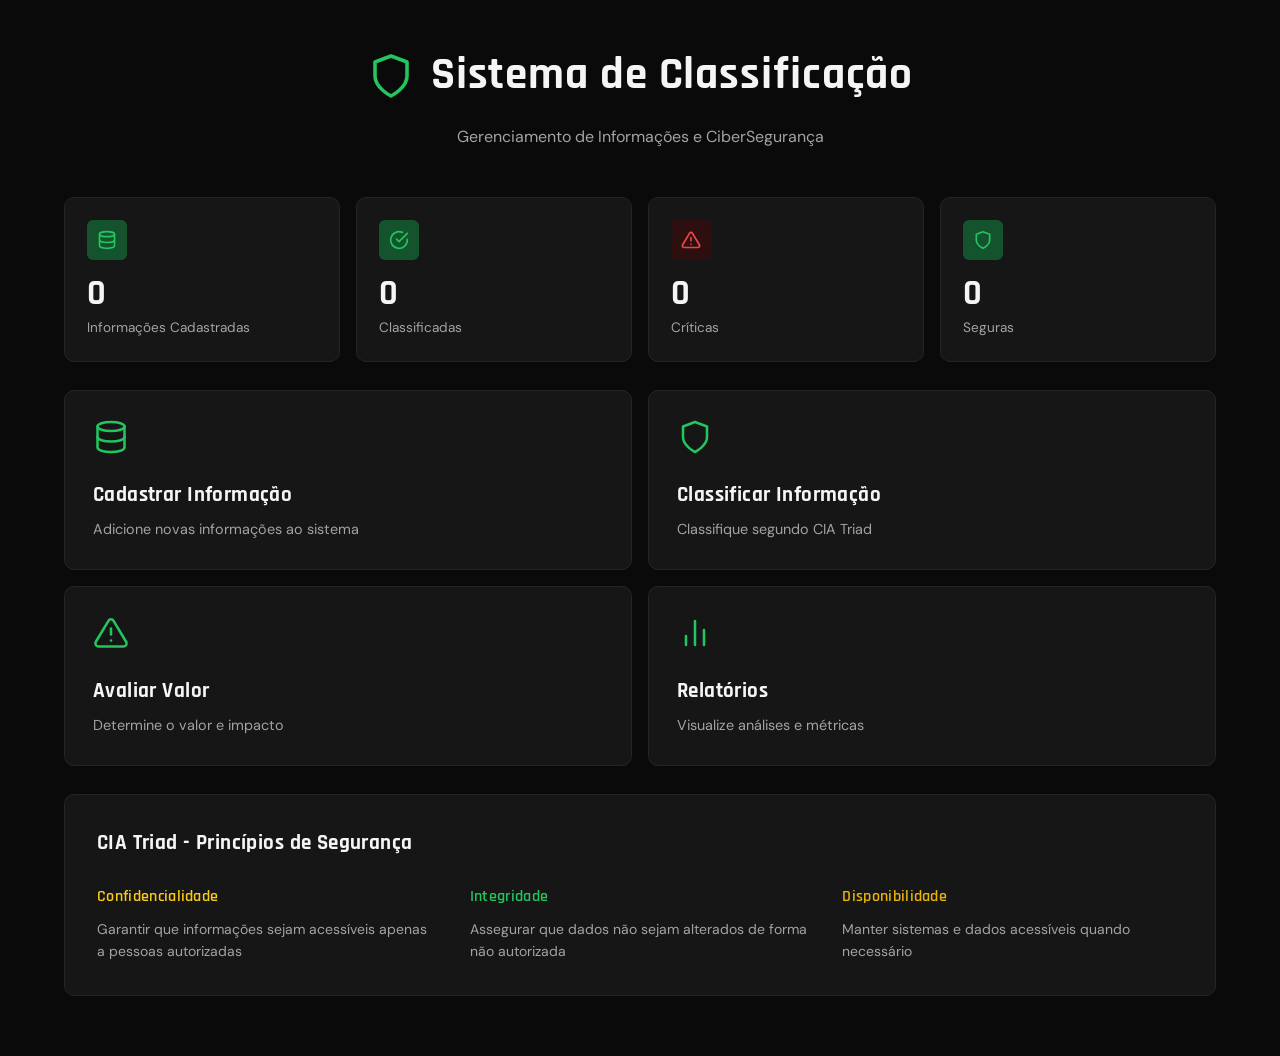
==== commit 69572e2b: "correção de palavras" ====
--- a/index.html
+++ b/index.html
@@ -17,7 +17,7 @@
         </svg>
         <h1>Sistema de Classificação</h1>
       </div>
-      <p>Gerenciamento de Informações e Ciber Segurança</p>
+      <p>Gerenciamento de Informações e CiberSegurança</p>
     </header>
 
     <!-- STATS (populados via JS) -->
